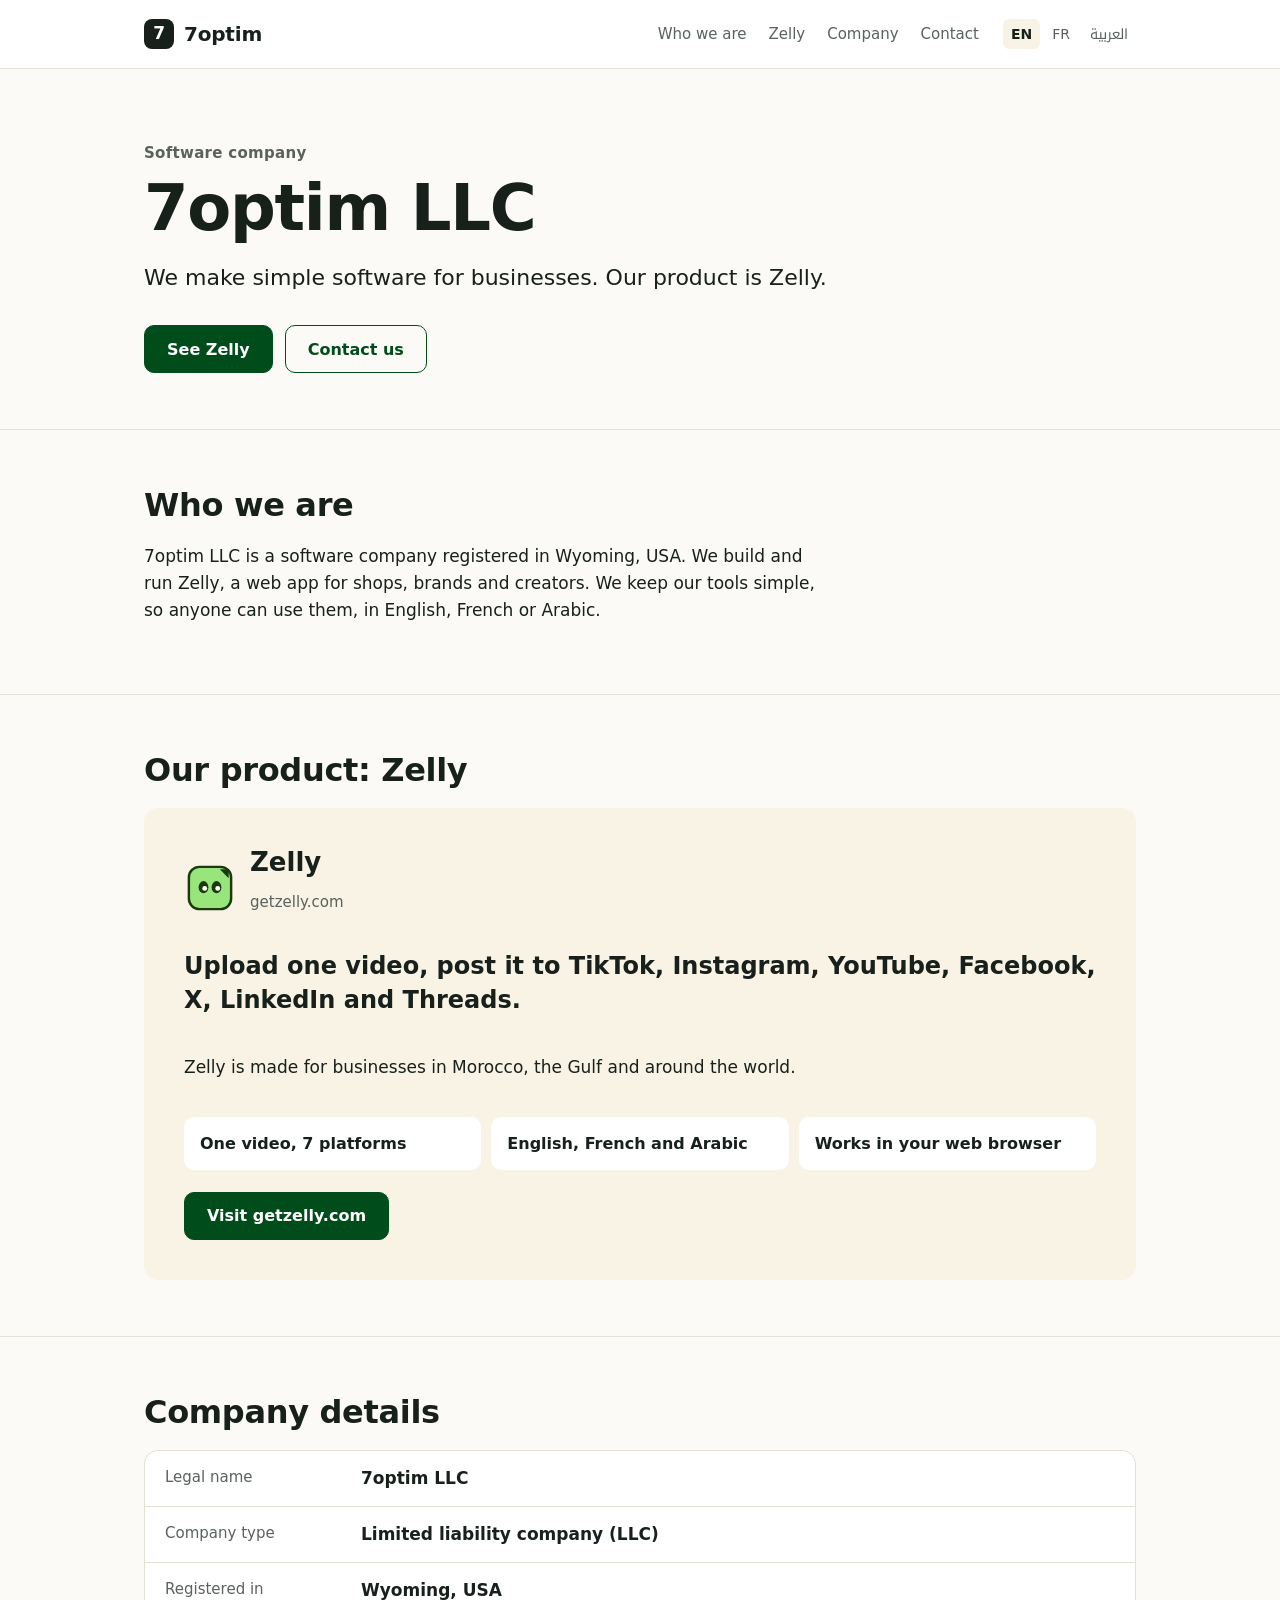
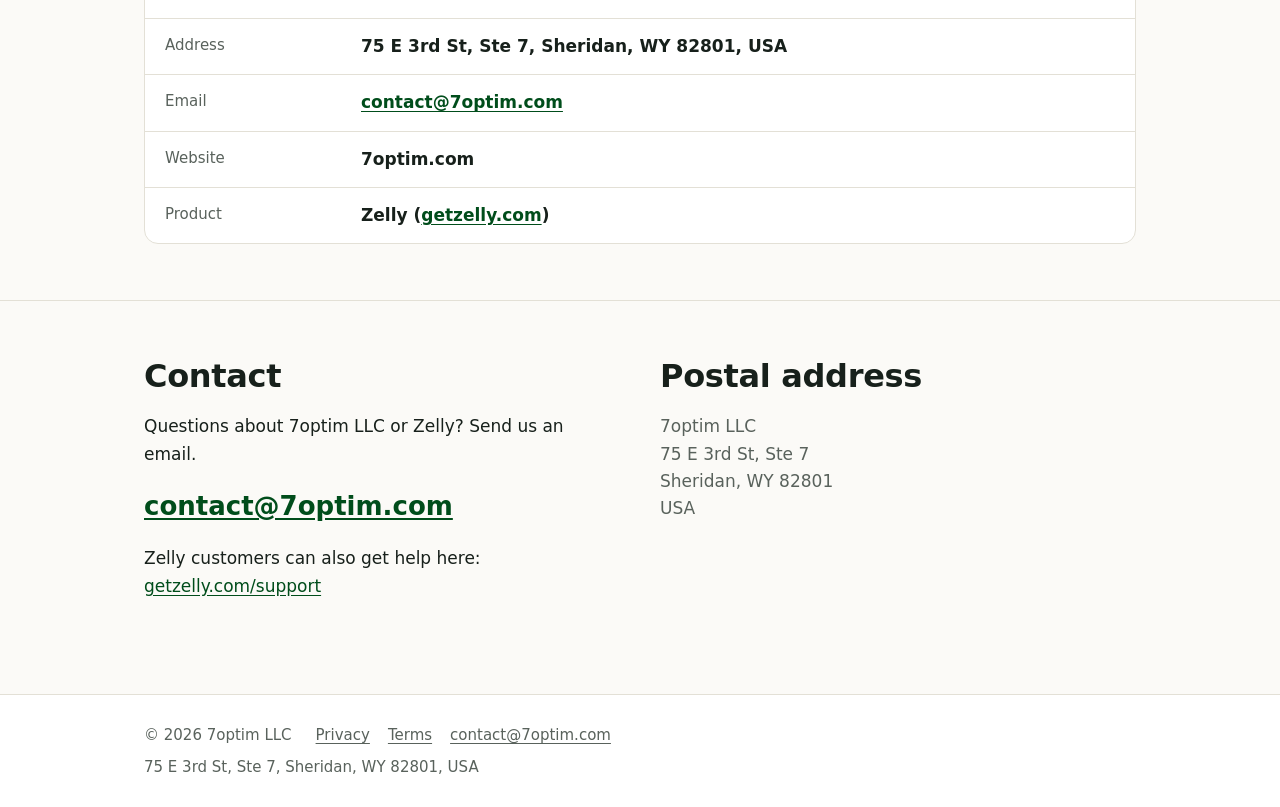
==== index.html @ bed2d07e "7optim LLC company site (EN, FR, AR) with privacy and terms Co-Authored-By: Claude Opus 5.5 <noreply" ====
<!doctype html>
<html lang="en" dir="ltr">
<head>
<meta charset="utf-8">
<meta name="viewport" content="width=device-width, initial-scale=1">
<meta http-equiv="Content-Security-Policy" content="default-src 'none'; style-src 'self'; img-src 'self'; font-src 'self'; base-uri 'none'; form-action 'none'">
<title>7optim LLC: software company, maker of Zelly</title>
<meta name="description" content="7optim LLC is a software company. We make Zelly: upload one video, post it to TikTok, Instagram, YouTube, Facebook, X, LinkedIn and Threads.">
<link rel="canonical" href="https://7optim.com/">
<link rel="alternate" hreflang="en" href="https://7optim.com/">
<link rel="alternate" hreflang="fr" href="https://7optim.com/fr/">
<link rel="alternate" hreflang="ar" href="https://7optim.com/ar/">
<link rel="alternate" hreflang="x-default" href="https://7optim.com/">
<meta property="og:type" content="website">
<meta property="og:site_name" content="7optim LLC">
<meta property="og:title" content="7optim LLC: software company, maker of Zelly">
<meta property="og:description" content="7optim LLC is a software company. We make Zelly: upload one video, post it to TikTok, Instagram, YouTube, Facebook, X, LinkedIn and Threads.">
<meta property="og:url" content="https://7optim.com/">
<link rel="icon" href="./assets/favicon.svg" type="image/svg+xml">
<link rel="stylesheet" href="./assets/site.css">
</head>
<body>
<a class="skip" href="#main">Skip to content</a>
<header class="top"><div class="wrap">
<a class="brand" href="./" aria-label="7optim LLC"><span class="brand-mark" aria-hidden="true">7</span><span class="ltr">7optim</span></a>
<nav class="nav" aria-label="Company"><a href="#about">Who we are</a><a href="#zelly">Zelly</a><a href="#company">Company</a><a href="#contact">Contact</a></nav>
<nav class="langs" aria-label="Language"><a href="./" hreflang="en" lang="en" aria-current="true">EN</a><a href="./fr/" hreflang="fr" lang="fr">FR</a><a href="./ar/" hreflang="ar" lang="ar">العربية</a></nav>
</div></header>
<main id="main">
<section class="hero"><div class="wrap">
<p class="eyebrow">Software company</p>
<h1><span class="ltr">7optim LLC</span></h1>
<p class="lead">We make simple software for businesses. Our product is Zelly.</p>
<div class="actions"><a class="btn btn-main" href="#zelly">See Zelly</a><a class="btn btn-line" href="#contact">Contact us</a></div>
</div></section>

<section class="section" id="about"><div class="wrap">
<h2>Who we are</h2>
<p>7optim LLC is a software company registered in Wyoming, USA. We build and run Zelly, a web app for shops, brands and creators. We keep our tools simple, so anyone can use them, in English, French or Arabic.</p>
</div></section>

<section class="section" id="zelly"><div class="wrap">
<h2>Our product: Zelly</h2>
<div class="product">
<div class="product-head"><img src="./assets/zelly-mark.svg" width="52" height="52" alt=""><div><p class="product-name">Zelly</p><p class="product-url"><span class="ltr">getzelly.com</span></p></div></div>
<p class="product-line">Upload one video, post it to TikTok, Instagram, YouTube, Facebook, X, LinkedIn and Threads.</p>
<p>Zelly is made for businesses in Morocco, the Gulf and around the world.</p>
<ul class="points"><li>One video, 7 platforms</li><li>English, French and Arabic</li><li>Works in your web browser</li></ul>
<div><a class="btn btn-main" href="https://getzelly.com/en" rel="noopener">Visit getzelly.com</a></div>
</div>
</div></section>

<section class="section" id="company"><div class="wrap">
<h2>Company details</h2>
<dl class="facts"><div><dt>Legal name</dt><dd>7optim LLC</dd></div><div><dt>Company type</dt><dd>Limited liability company (LLC)</dd></div><div><dt>Registered in</dt><dd>Wyoming, USA</dd></div><div><dt>Address</dt><dd>75 E 3rd St, Ste 7, Sheridan, WY 82801, USA</dd></div><div><dt>Email</dt><dd><a href="mailto:contact@7optim.com">contact@7optim.com</a></dd></div><div><dt>Website</dt><dd>7optim.com</dd></div><div><dt>Product</dt><dd>Zelly (<a href="https://getzelly.com/en" rel="noopener">getzelly.com</a>)</dd></div></dl>
</div></section>

<section class="section" id="contact"><div class="wrap cols">
<div>
<h2>Contact</h2>
<p>Questions about 7optim LLC or Zelly? Send us an email.</p>
<a class="mail ltr" href="mailto:contact@7optim.com">contact@7optim.com</a>
<p>Zelly customers can also get help here: <a href="https://getzelly.com/en/support" rel="noopener">getzelly.com/support</a></p>
</div>
<div>
<h2>Postal address</h2>
<address class="ltr">7optim LLC<br>75 E 3rd St, Ste 7<br>Sheridan, WY 82801<br>USA</address>
</div>
</div></section>
</main>
<footer class="foot"><div class="wrap">
<span>© 2026 <span class="ltr">7optim LLC</span></span>
<nav aria-label="Legal"><a href="./privacy/">Privacy</a><a href="./terms/">Terms</a><a href="mailto:contact@7optim.com"><span class="ltr">contact@7optim.com</span></a></nav>
<span class="addr"><span class="ltr">75 E 3rd St, Ste 7, Sheridan, WY 82801, USA</span></span>
</div></footer>
</body>
</html>
---- assets/site.css ----
/* 7optim LLC company site. Calm, neutral, no JavaScript. */
@font-face {
  font-family: "Kufi";
  src: url("noto-kufi-arabic.woff2") format("woff2");
  font-weight: 100 900;
  font-display: swap;
  unicode-range: U+0600-06FF, U+0750-077F, U+08A0-08FF, U+FB50-FDFF, U+FE70-FEFF;
}

:root {
  --bg: #fbfaf7;
  --surface: #ffffff;
  --cream: #f9f3e5;
  --ink: #17201b;
  --muted: #59625c;
  --line: #e3e0d6;
  --green: #004d1b;
  --green-hover: #00381a;
  --radius: 14px;
  --wrap: 1040px;
  --font: "Kufi", ui-sans-serif, system-ui, -apple-system, "Segoe UI", Roboto, "Helvetica Neue", Arial, sans-serif;
}

*, *::before, *::after { box-sizing: border-box; }
html { -webkit-text-size-adjust: 100%; text-size-adjust: 100%; }
body {
  margin: 0;
  background: var(--bg);
  color: var(--ink);
  font-family: var(--font);
  font-size: 17px;
  line-height: 1.6;
}
[lang="ar"] body { line-height: 1.85; }
img { max-width: 100%; display: block; }
a { color: var(--green); text-underline-offset: 3px; }
a:hover { color: var(--green-hover); }
:focus-visible { outline: 3px solid var(--green); outline-offset: 3px; border-radius: 4px; }

.wrap { max-width: var(--wrap); margin: 0 auto; padding-inline: 24px; }
.skip { position: absolute; inset-inline-start: -999px; top: 8px; background: var(--surface); padding: 8px 12px; z-index: 10; }
.skip:focus { inset-inline-start: 8px; }

/* Header */
.top { border-bottom: 1px solid var(--line); background: var(--surface); }
.top .wrap { display: flex; align-items: center; gap: 24px; min-height: 68px; }
.brand { display: inline-flex; align-items: center; gap: 10px; color: var(--ink); text-decoration: none; font-weight: 800; font-size: 20px; letter-spacing: -0.01em; }
.brand-mark { width: 30px; height: 30px; border-radius: 8px; background: var(--ink); color: #fff; display: grid; place-items: center; font-size: 17px; font-weight: 800; }
.nav { display: flex; gap: 22px; margin-inline-start: auto; }
.nav a { color: var(--muted); text-decoration: none; font-size: 15px; }
.nav a:hover { color: var(--ink); }
.langs { display: flex; gap: 4px; }
.langs a { color: var(--muted); text-decoration: none; font-size: 14px; padding: 4px 8px; border-radius: 6px; }
.langs a[aria-current="true"] { color: var(--ink); background: var(--cream); font-weight: 700; }

/* Hero */
.hero { padding-block: 72px 56px; }
.eyebrow { margin: 0 0 10px; color: var(--muted); font-size: 15px; font-weight: 600; letter-spacing: 0.02em; }
.hero h1 { margin: 0; font-size: clamp(40px, 7vw, 64px); line-height: 1.05; letter-spacing: -0.02em; font-weight: 800; }
.lead { margin: 18px 0 0; max-width: 34em; font-size: clamp(19px, 2.4vw, 22px); color: var(--ink); }
.actions { display: flex; flex-wrap: wrap; gap: 12px; margin-top: 30px; }
.btn { display: inline-flex; align-items: center; justify-content: center; min-height: 48px; padding: 0 22px; border-radius: 10px; font-weight: 700; font-size: 16px; text-decoration: none; border: 1px solid var(--green); }
.btn-main { background: var(--green); color: #fff; }
.btn-main:hover { background: var(--green-hover); color: #fff; }
.btn-line { background: transparent; color: var(--green); }
.btn-line:hover { background: var(--cream); }

/* Sections */
.section { padding-block: 56px; border-top: 1px solid var(--line); }
.section h2 { margin: 0 0 18px; font-size: clamp(26px, 3.4vw, 32px); line-height: 1.2; letter-spacing: -0.01em; }
.section p { margin: 0 0 14px; max-width: 40em; }
.cols { display: grid; gap: 40px; }
@media (min-width: 860px) { .cols { grid-template-columns: 1fr 1fr; align-items: start; } }

/* Product card */
.product { background: var(--cream); border-radius: var(--radius); padding: clamp(24px, 4vw, 40px); display: grid; gap: 22px; }
.product-head { display: flex; align-items: center; gap: 14px; }
.product-head img { width: 52px; height: 52px; }
.product-name { margin: 0; font-size: 26px; font-weight: 800; line-height: 1.1; }
.product-url { margin: 2px 0 0; color: var(--muted); font-size: 15px; }
.product-line { margin: 0; font-size: clamp(20px, 2.6vw, 24px); font-weight: 700; line-height: 1.4; max-width: 30em; }
.points { list-style: none; margin: 0; padding: 0; display: grid; gap: 10px; }
@media (min-width: 700px) { .points { grid-template-columns: repeat(3, 1fr); } }
.points li { background: var(--surface); border-radius: 10px; padding: 14px 16px; font-weight: 600; font-size: 16px; }

/* Company details */
.facts { margin: 0; display: grid; gap: 0; background: var(--surface); border: 1px solid var(--line); border-radius: var(--radius); }
.facts div { display: grid; gap: 2px; padding: 14px 20px; border-top: 1px solid var(--line); }
.facts div:first-child { border-top: 0; }
@media (min-width: 560px) { .facts div { grid-template-columns: 180px 1fr; gap: 16px; } }
.facts dt { color: var(--muted); font-size: 15px; }
.facts dd { margin: 0; font-weight: 600; }

/* Contact */
.mail { display: inline-block; font-size: clamp(20px, 3vw, 26px); font-weight: 700; margin: 4px 0 18px; word-break: break-word; }
address { font-style: normal; color: var(--muted); }

/* Legal pages */
.legal { padding-block: 56px 40px; }
.legal h1 { margin: 0 0 6px; font-size: clamp(32px, 5vw, 44px); line-height: 1.15; letter-spacing: -0.01em; }
.updated { color: var(--muted); margin: 0 0 30px; font-size: 15px; }
.legal h2 { margin: 34px 0 8px; font-size: 21px; }
.legal p { margin: 0 0 12px; max-width: 42em; }

/* Footer */
.foot { border-top: 1px solid var(--line); background: var(--surface); padding-block: 28px; margin-top: 24px; font-size: 15px; color: var(--muted); }
.foot .wrap { display: flex; flex-wrap: wrap; gap: 8px 24px; align-items: center; }
.foot nav { display: flex; gap: 18px; }
.foot a { color: var(--muted); }
.foot a:hover { color: var(--ink); }
.foot .addr { flex-basis: 100%; }

.ltr { direction: ltr; unicode-bidi: isolate; }
[dir="rtl"] address.ltr { text-align: right; }

@media (max-width: 640px) {
  .top .wrap { gap: 12px; padding-inline: 16px; }
  .wrap { padding-inline: 16px; }
  .nav { display: none; }
  .langs { margin-inline-start: auto; }
  .hero { padding-block: 48px 40px; }
  .section { padding-block: 44px; }
  .btn { flex: 1 1 100%; }
}
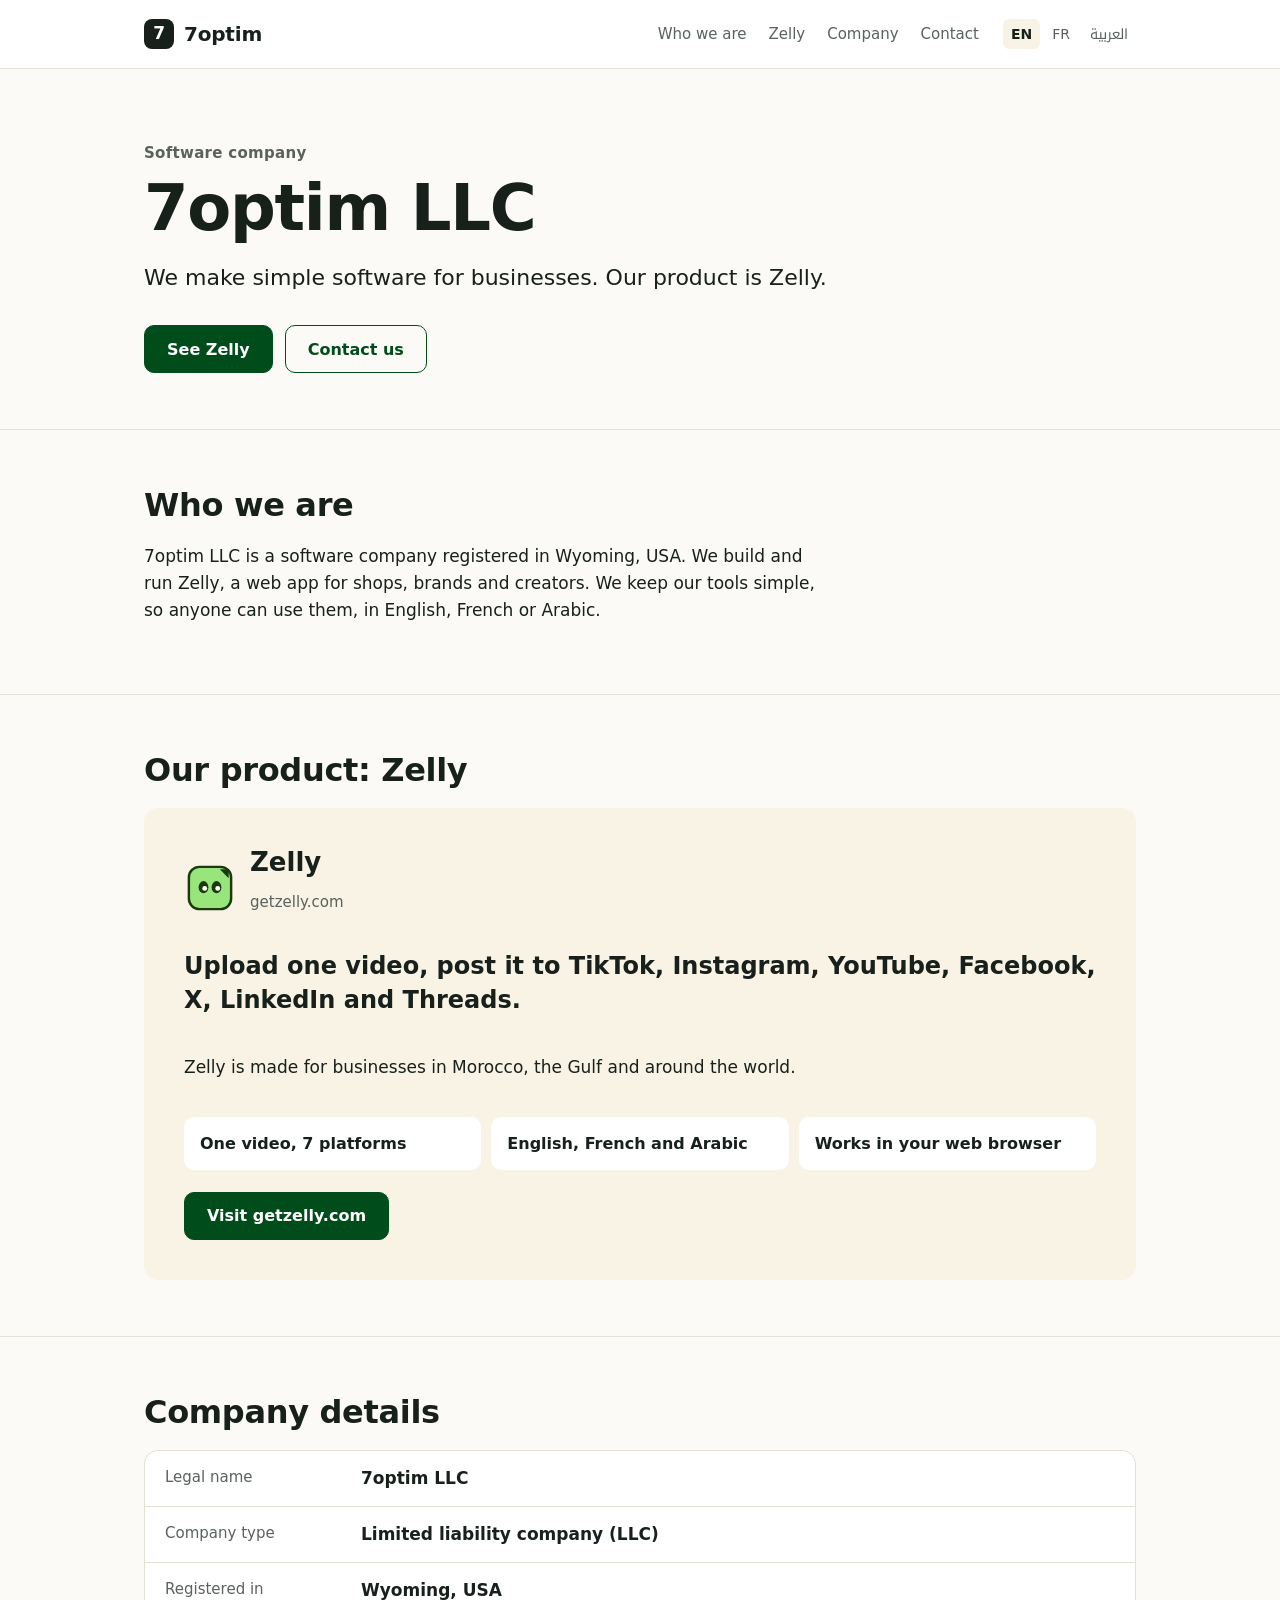
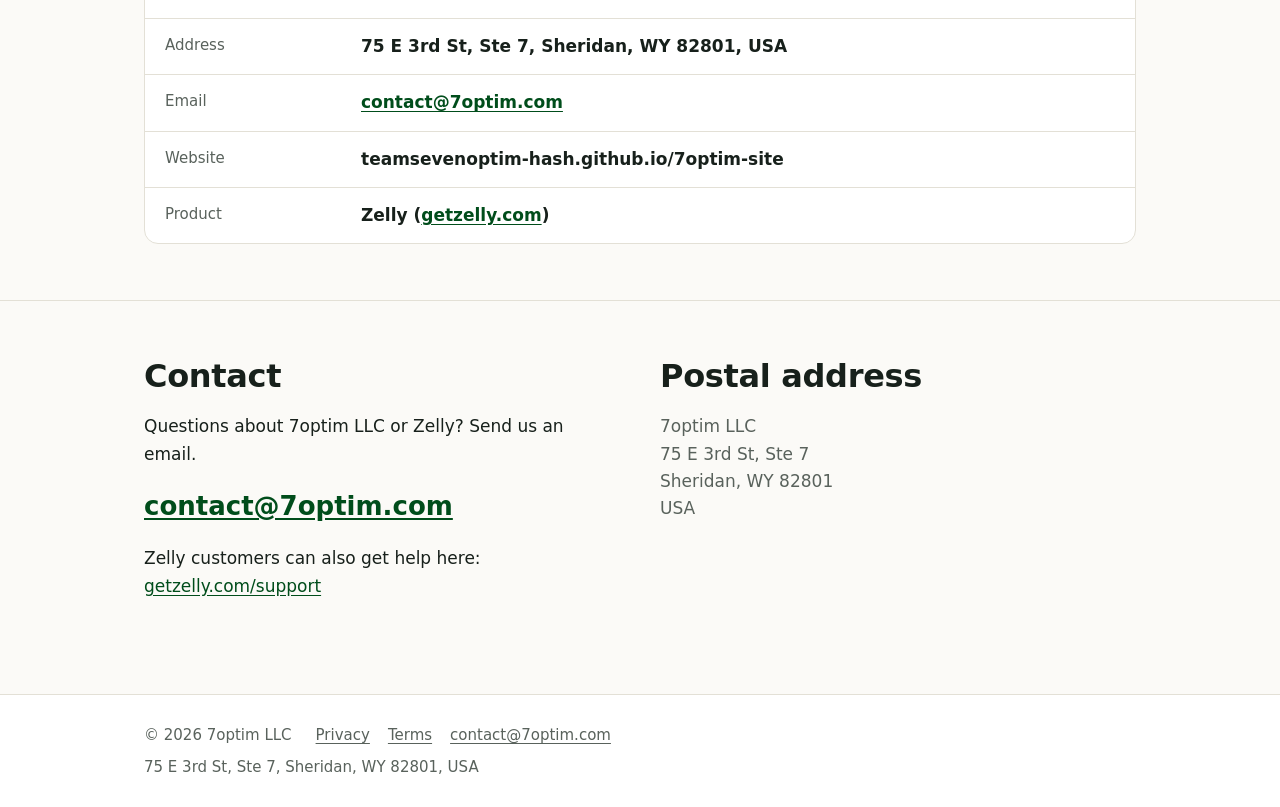
==== commit 666e4060: "Point the company site to its GitHub address Replace the 7optim.com website links, canonical URLs, s" ====
--- a/index.html
+++ b/index.html
@@ -6,16 +6,16 @@
 <meta http-equiv="Content-Security-Policy" content="default-src 'none'; style-src 'self'; img-src 'self'; font-src 'self'; base-uri 'none'; form-action 'none'">
 <title>7optim LLC: software company, maker of Zelly</title>
 <meta name="description" content="7optim LLC is a software company. We make Zelly: upload one video, post it to TikTok, Instagram, YouTube, Facebook, X, LinkedIn and Threads.">
-<link rel="canonical" href="https://7optim.com/">
-<link rel="alternate" hreflang="en" href="https://7optim.com/">
-<link rel="alternate" hreflang="fr" href="https://7optim.com/fr/">
-<link rel="alternate" hreflang="ar" href="https://7optim.com/ar/">
-<link rel="alternate" hreflang="x-default" href="https://7optim.com/">
+<link rel="canonical" href="https://teamsevenoptim-hash.github.io/7optim-site/">
+<link rel="alternate" hreflang="en" href="https://teamsevenoptim-hash.github.io/7optim-site/">
+<link rel="alternate" hreflang="fr" href="https://teamsevenoptim-hash.github.io/7optim-site/fr/">
+<link rel="alternate" hreflang="ar" href="https://teamsevenoptim-hash.github.io/7optim-site/ar/">
+<link rel="alternate" hreflang="x-default" href="https://teamsevenoptim-hash.github.io/7optim-site/">
 <meta property="og:type" content="website">
 <meta property="og:site_name" content="7optim LLC">
 <meta property="og:title" content="7optim LLC: software company, maker of Zelly">
 <meta property="og:description" content="7optim LLC is a software company. We make Zelly: upload one video, post it to TikTok, Instagram, YouTube, Facebook, X, LinkedIn and Threads.">
-<meta property="og:url" content="https://7optim.com/">
+<meta property="og:url" content="https://teamsevenoptim-hash.github.io/7optim-site/">
 <link rel="icon" href="./assets/favicon.svg" type="image/svg+xml">
 <link rel="stylesheet" href="./assets/site.css">
 </head>
@@ -52,7 +52,7 @@
 
 <section class="section" id="company"><div class="wrap">
 <h2>Company details</h2>
-<dl class="facts"><div><dt>Legal name</dt><dd>7optim LLC</dd></div><div><dt>Company type</dt><dd>Limited liability company (LLC)</dd></div><div><dt>Registered in</dt><dd>Wyoming, USA</dd></div><div><dt>Address</dt><dd>75 E 3rd St, Ste 7, Sheridan, WY 82801, USA</dd></div><div><dt>Email</dt><dd><a href="mailto:contact@7optim.com">contact@7optim.com</a></dd></div><div><dt>Website</dt><dd>7optim.com</dd></div><div><dt>Product</dt><dd>Zelly (<a href="https://getzelly.com/en" rel="noopener">getzelly.com</a>)</dd></div></dl>
+<dl class="facts"><div><dt>Legal name</dt><dd>7optim LLC</dd></div><div><dt>Company type</dt><dd>Limited liability company (LLC)</dd></div><div><dt>Registered in</dt><dd>Wyoming, USA</dd></div><div><dt>Address</dt><dd>75 E 3rd St, Ste 7, Sheridan, WY 82801, USA</dd></div><div><dt>Email</dt><dd><a href="mailto:contact@7optim.com">contact@7optim.com</a></dd></div><div><dt>Website</dt><dd>teamsevenoptim-hash.github.io/7optim-site</dd></div><div><dt>Product</dt><dd>Zelly (<a href="https://getzelly.com/en" rel="noopener">getzelly.com</a>)</dd></div></dl>
 </div></section>
 
 <section class="section" id="contact"><div class="wrap cols">
